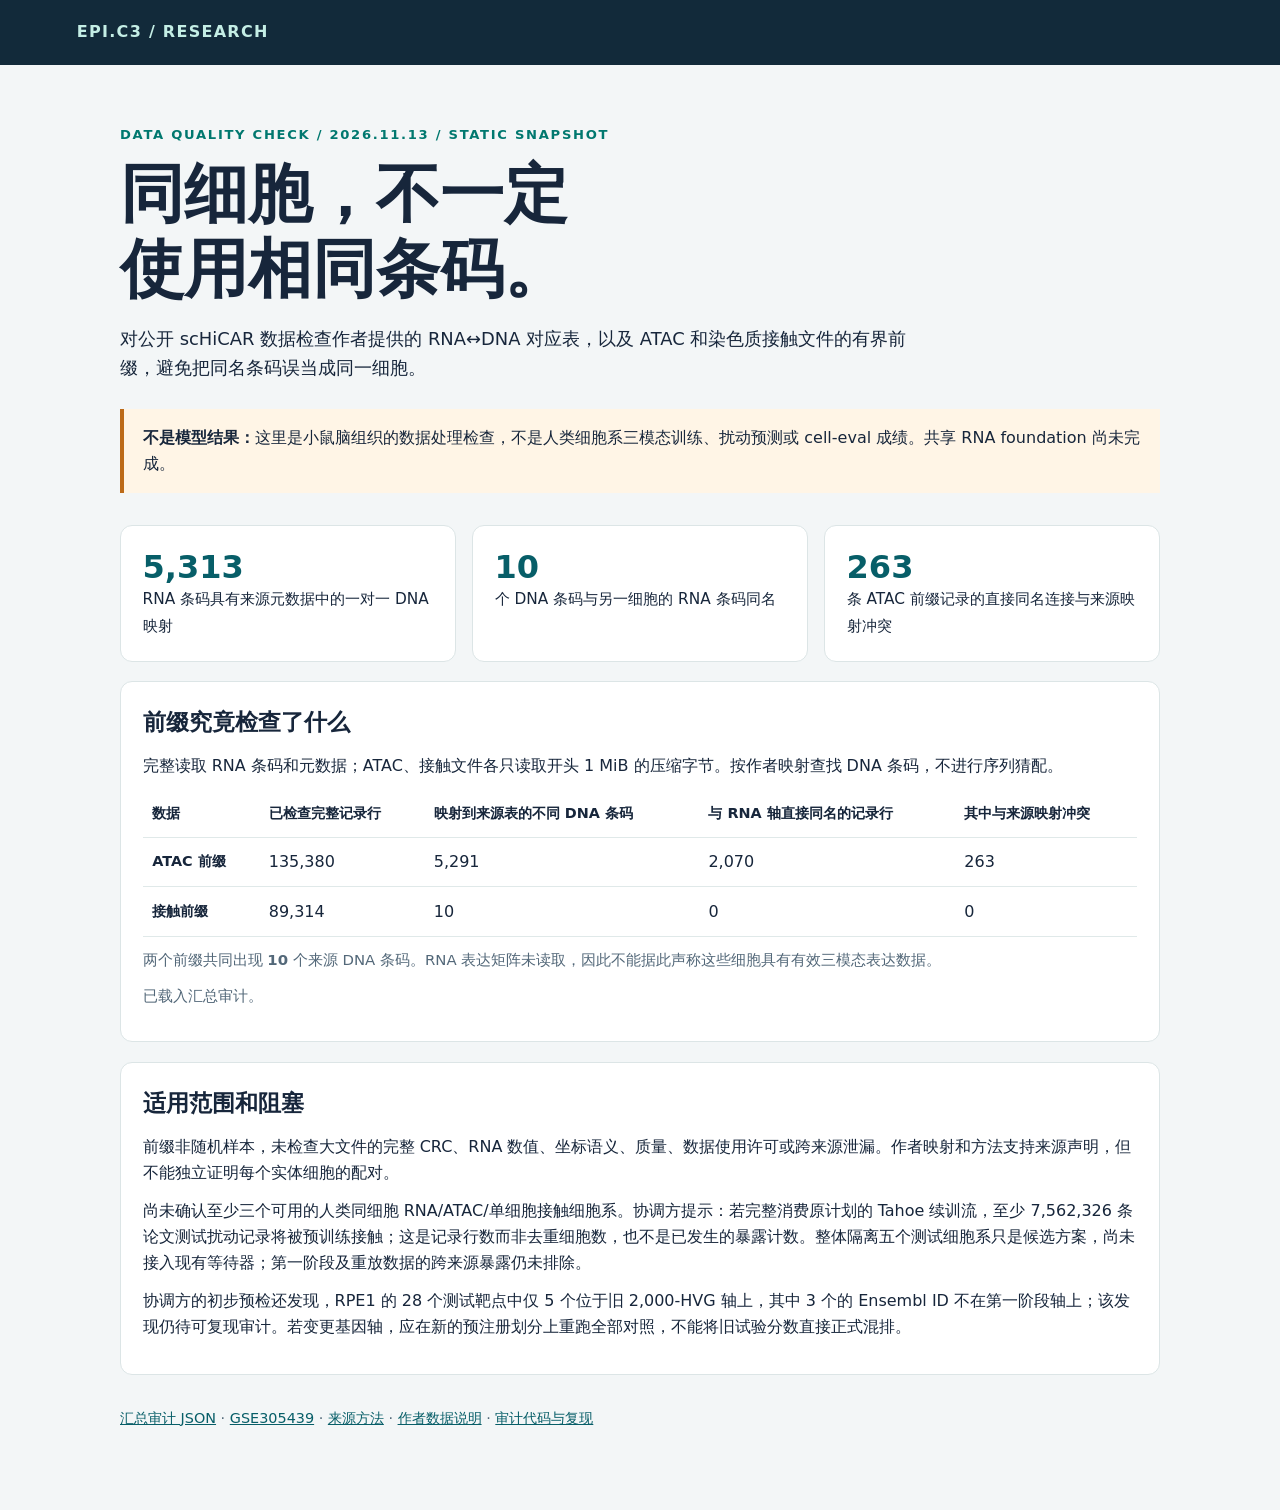
==== docs/trimodal/2026-11-13-data-qa-v1/index.html @ f01d080e "Add source-mapped tri-modal data QA Co-authored-by: Copilot App <223556219+Copilot@users.noreply.git" ====
<!doctype html>
<html lang="zh-CN">
<head>
  <meta charset="utf-8">
  <meta name="viewport" content="width=device-width, initial-scale=1">
  <meta name="description" content="公开 scHiCAR 小鼠脑组织数据的配对条码与文件前缀质量检查，不是模型成绩。">
  <title>Epi-C3 | 同细胞配对数据检查</title>
  <style>
    :root { color-scheme: light; font-family: system-ui, sans-serif; color: #17263b; background: #f3f6f7; }
    * { box-sizing: border-box; }
    body { margin: 0; line-height: 1.65; }
    a { color: #075e68; }
    header { background: #122a3a; color: #fff; padding: 1.2rem max(6vw, 1.25rem); }
    header a { color: #c4eee5; font-weight: 700; text-decoration: none; letter-spacing: .08em; }
    main { max-width: 1080px; margin: auto; padding: 3rem 1.25rem 5rem; }
    .eyebrow { color: #00786f; font-size: .82rem; font-weight: 750; letter-spacing: .13em; }
    h1 { max-width: 800px; margin: .4rem 0 1rem; font-size: clamp(2.15rem, 5vw, 4rem); line-height: 1.18; }
    h2 { margin: 0 0 .7rem; font-size: 1.45rem; }
    p { margin: .7rem 0; }
    .lead { max-width: 790px; font-size: 1.12rem; }
    .notice { margin: 1.6rem 0 2rem; padding: 1rem 1.2rem; border-left: 4px solid #bc6a18; background: #fff5e6; }
    .cards { display: grid; grid-template-columns: repeat(3, 1fr); gap: 1rem; }
    .card, section.panel { background: white; border: 1px solid #dce5e6; border-radius: 12px; padding: 1.35rem; }
    .card strong { display: block; color: #075e68; font-size: 2rem; line-height: 1.2; }
    .card span { font-size: .96rem; }
    section.panel { margin-top: 1.2rem; }
    .table-wrap { overflow-x: auto; }
    table { width: 100%; border-collapse: collapse; text-align: left; }
    th, td { padding: .7rem .6rem; border-bottom: 1px solid #e0e9e9; }
    th { font-size: .9rem; }
    .muted { color: #536879; font-size: .93rem; }
    .error { color: #a63224; font-weight: 650; }
    footer { margin-top: 2rem; color: #536879; font-size: .9rem; }
    @media (max-width: 680px) { .cards { grid-template-columns: 1fr; } main { padding-top: 2rem; } }
  </style>
  <script defer>
    async function loadAudit() {
      try {
        const response = await fetch("audit.json");
        if (!response.ok) throw new Error("HTTP " + response.status);
        const audit = await response.json();
        if (audit.format !== "epi-c3-schicar-source-prefix-qa-v1" ||
            audit.model_result !== false || audit.final_human_cell_line_training_ready !== false) {
          throw new Error("审计文件格式或范围不匹配");
        }
        for (const element of document.querySelectorAll("[data-value]")) {
          const value = element.dataset.value.split(".").reduce((item, key) => item?.[key], audit);
          if (!Number.isSafeInteger(value) || value < 0) throw new Error("审计数值缺失");
          element.textContent = value.toLocaleString("zh-CN");
        }
        document.getElementById("load-status").textContent = "已载入汇总审计。";
      } catch (error) {
        document.getElementById("load-status").textContent = "汇总数据载入失败，请打开下方 JSON 查看。";
        document.getElementById("load-status").className = "error";
        console.error(error);
      }
    }
    document.addEventListener("DOMContentLoaded", loadAudit);
  </script>
</head>
<body>
  <header><a href="../../">EPI.C3 / RESEARCH</a></header>
  <main>
    <p class="eyebrow">DATA QUALITY CHECK / 2026.11.13 / STATIC SNAPSHOT</p>
    <h1>同细胞，不一定<br>使用相同条码。</h1>
    <p class="lead">对公开 scHiCAR 数据检查作者提供的 RNA↔DNA 对应表，以及 ATAC 和染色质接触文件的有界前缀，避免把同名条码误当成同一细胞。</p>
    <div class="notice"><strong>不是模型结果：</strong>这里是小鼠脑组织的数据处理检查，不是人类细胞系三模态训练、扰动预测或 cell-eval 成绩。共享 RNA foundation 尚未完成。</div>
    <div class="cards">
      <article class="card"><strong data-value="source_pairing_map.rna_axis_cells">—</strong><span>RNA 条码具有来源元数据中的一对一 DNA 映射</span></article>
      <article class="card"><strong data-value="source_pairing_map.dna_barcodes_equal_to_another_cells_rna_barcode">—</strong><span>个 DNA 条码与另一细胞的 RNA 条码同名</span></article>
      <article class="card"><strong data-value="assay_prefixes.atac.direct_rna_matches_conflicting_with_source_map">—</strong><span>条 ATAC 前缀记录的直接同名连接与来源映射冲突</span></article>
    </div>
    <section class="panel">
      <h2>前缀究竟检查了什么</h2>
      <p>完整读取 RNA 条码和元数据；ATAC、接触文件各只读取开头 1 MiB 的压缩字节。按作者映射查找 DNA 条码，不进行序列猜配。</p>
      <div class="table-wrap">
        <table>
          <thead><tr><th scope="col">数据</th><th scope="col">已检查完整记录行</th><th scope="col">映射到来源表的不同 DNA 条码</th><th scope="col">与 RNA 轴直接同名的记录行</th><th scope="col">其中与来源映射冲突</th></tr></thead>
          <tbody>
            <tr><th scope="row">ATAC 前缀</th><td data-value="assay_prefixes.atac.complete_rows_examined">—</td><td data-value="assay_prefixes.atac.unique_mapped_dna_barcodes">—</td><td data-value="assay_prefixes.atac.rows_matching_rna_axis_directly">—</td><td data-value="assay_prefixes.atac.direct_rna_matches_conflicting_with_source_map">—</td></tr>
            <tr><th scope="row">接触前缀</th><td data-value="assay_prefixes.contacts.complete_rows_examined">—</td><td data-value="assay_prefixes.contacts.unique_mapped_dna_barcodes">—</td><td data-value="assay_prefixes.contacts.rows_matching_rna_axis_directly">—</td><td data-value="assay_prefixes.contacts.direct_rna_matches_conflicting_with_source_map">—</td></tr>
          </tbody>
        </table>
      </div>
      <p class="muted">两个前缀共同出现 <strong data-value="mapped_dna_cells_seen_in_both_assay_prefixes">—</strong> 个来源 DNA 条码。RNA 表达矩阵未读取，因此不能据此声称这些细胞具有有效三模态表达数据。</p>
      <p id="load-status" class="muted" role="status">正在读取汇总审计。</p>
      <noscript><p>此页面需要 JavaScript 显示汇总数字；可直接查看下方 JSON。</p></noscript>
    </section>
    <section class="panel">
      <h2>适用范围和阻塞</h2>
      <p>前缀非随机样本，未检查大文件的完整 CRC、RNA 数值、坐标语义、质量、数据使用许可或跨来源泄漏。作者映射和方法支持来源声明，但不能独立证明每个实体细胞的配对。</p>
      <p>尚未确认至少三个可用的人类同细胞 RNA/ATAC/单细胞接触细胞系。协调方提示：若完整消费原计划的 Tahoe 续训流，至少 7,562,326 条论文测试扰动记录将被预训练接触；这是记录行数而非去重细胞数，也不是已发生的暴露计数。整体隔离五个测试细胞系只是候选方案，尚未接入现有等待器；第一阶段及重放数据的跨来源暴露仍未排除。</p>
      <p>协调方的初步预检还发现，RPE1 的 28 个测试靶点中仅 5 个位于旧 2,000-HVG 轴上，其中 3 个的 Ensembl ID 不在第一阶段轴上；该发现仍待可复现审计。若变更基因轴，应在新的预注册划分上重跑全部对照，不能将旧试验分数直接正式混排。</p>
    </section>
    <footer>
      <a href="audit.json">汇总审计 JSON</a> ·
      <a href="https://www.ncbi.nlm.nih.gov/geo/query/acc.cgi?acc=GSE305439">GSE305439</a> ·
      <a href="https://www.ncbi.nlm.nih.gov/geo/query/acc.cgi?acc=GSM9177145">来源方法</a> ·
      <a href="https://github.com/DiaoLab/scHiCAR/blob/2ece10efca321d73e21046e9c8426c0b2d3c1f3e/GEO_datasets.md">作者数据说明</a> ·
      <a href="https://github.com/kainblue100/Epi-C3/tree/main/releases/2026-11-13-trimodal-data-qa-v1">审计代码与复现</a>
    </footer>
  </main>
</body>
</html>
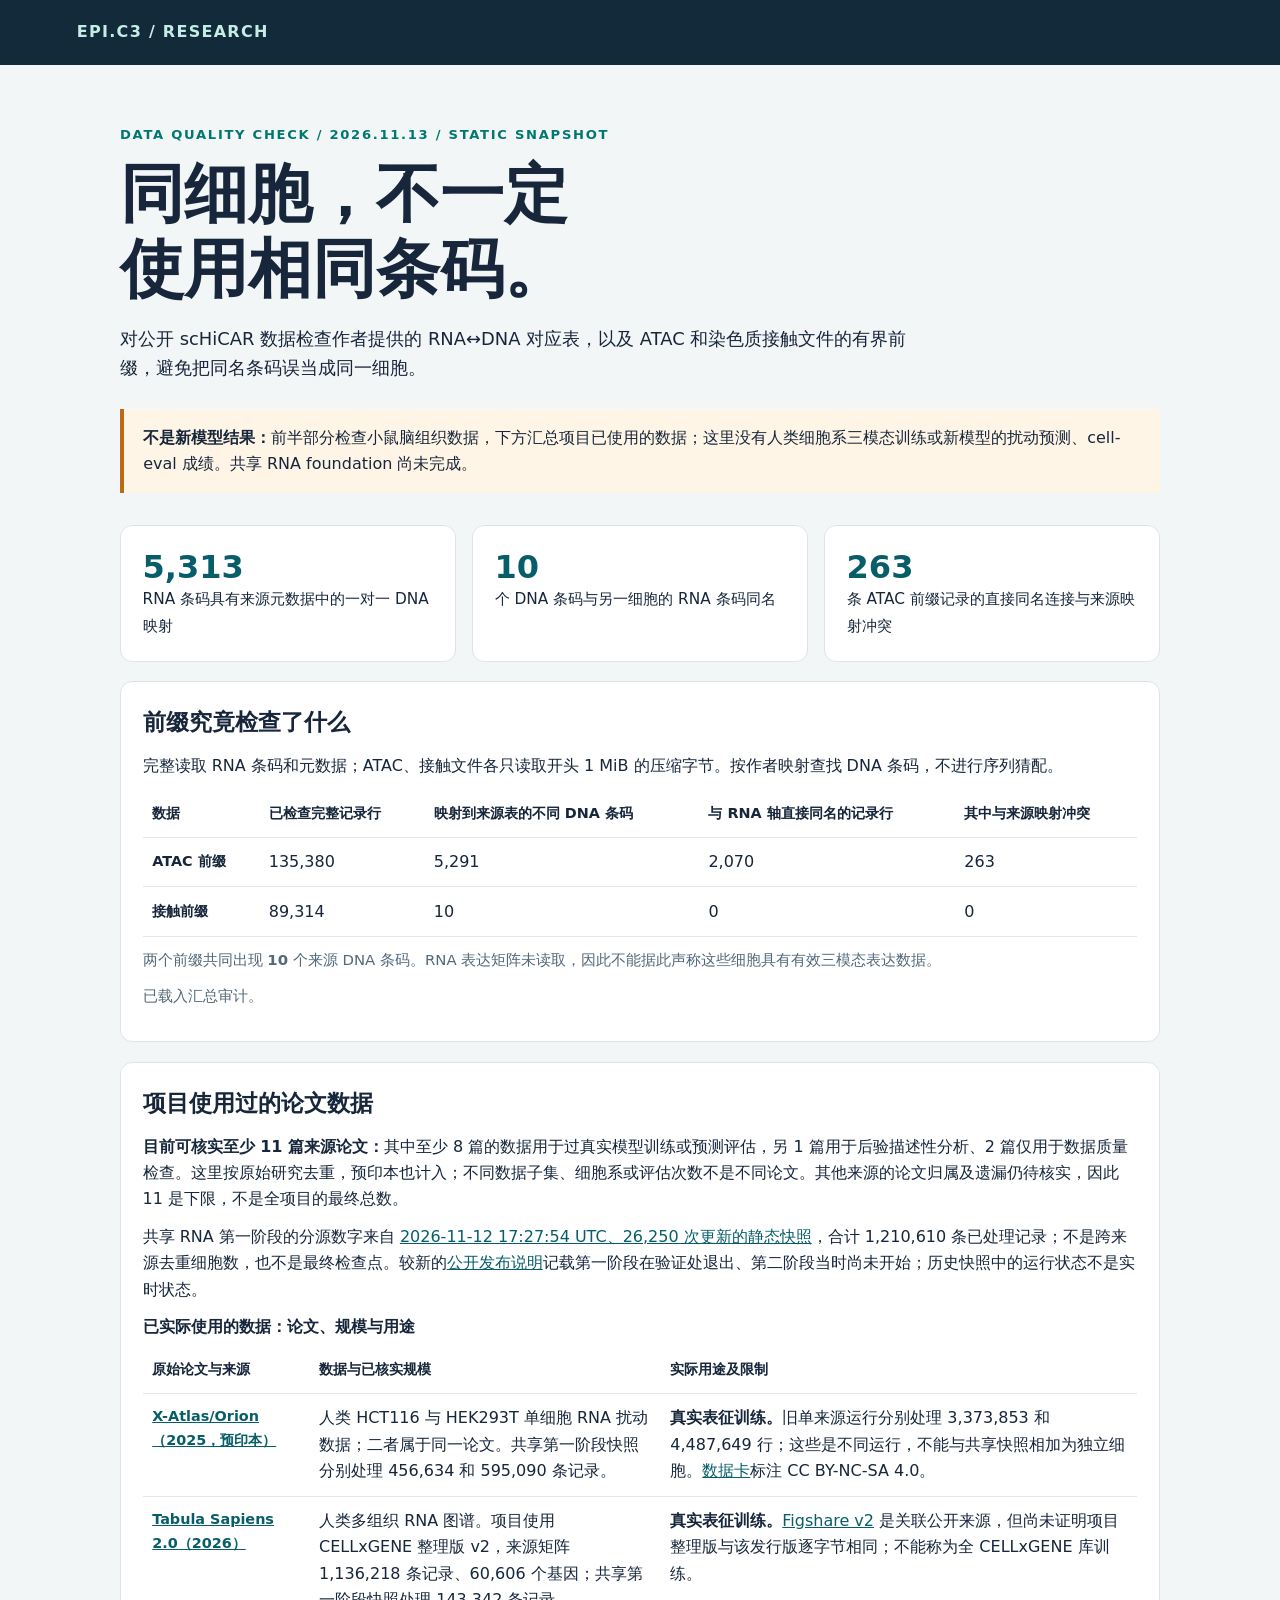
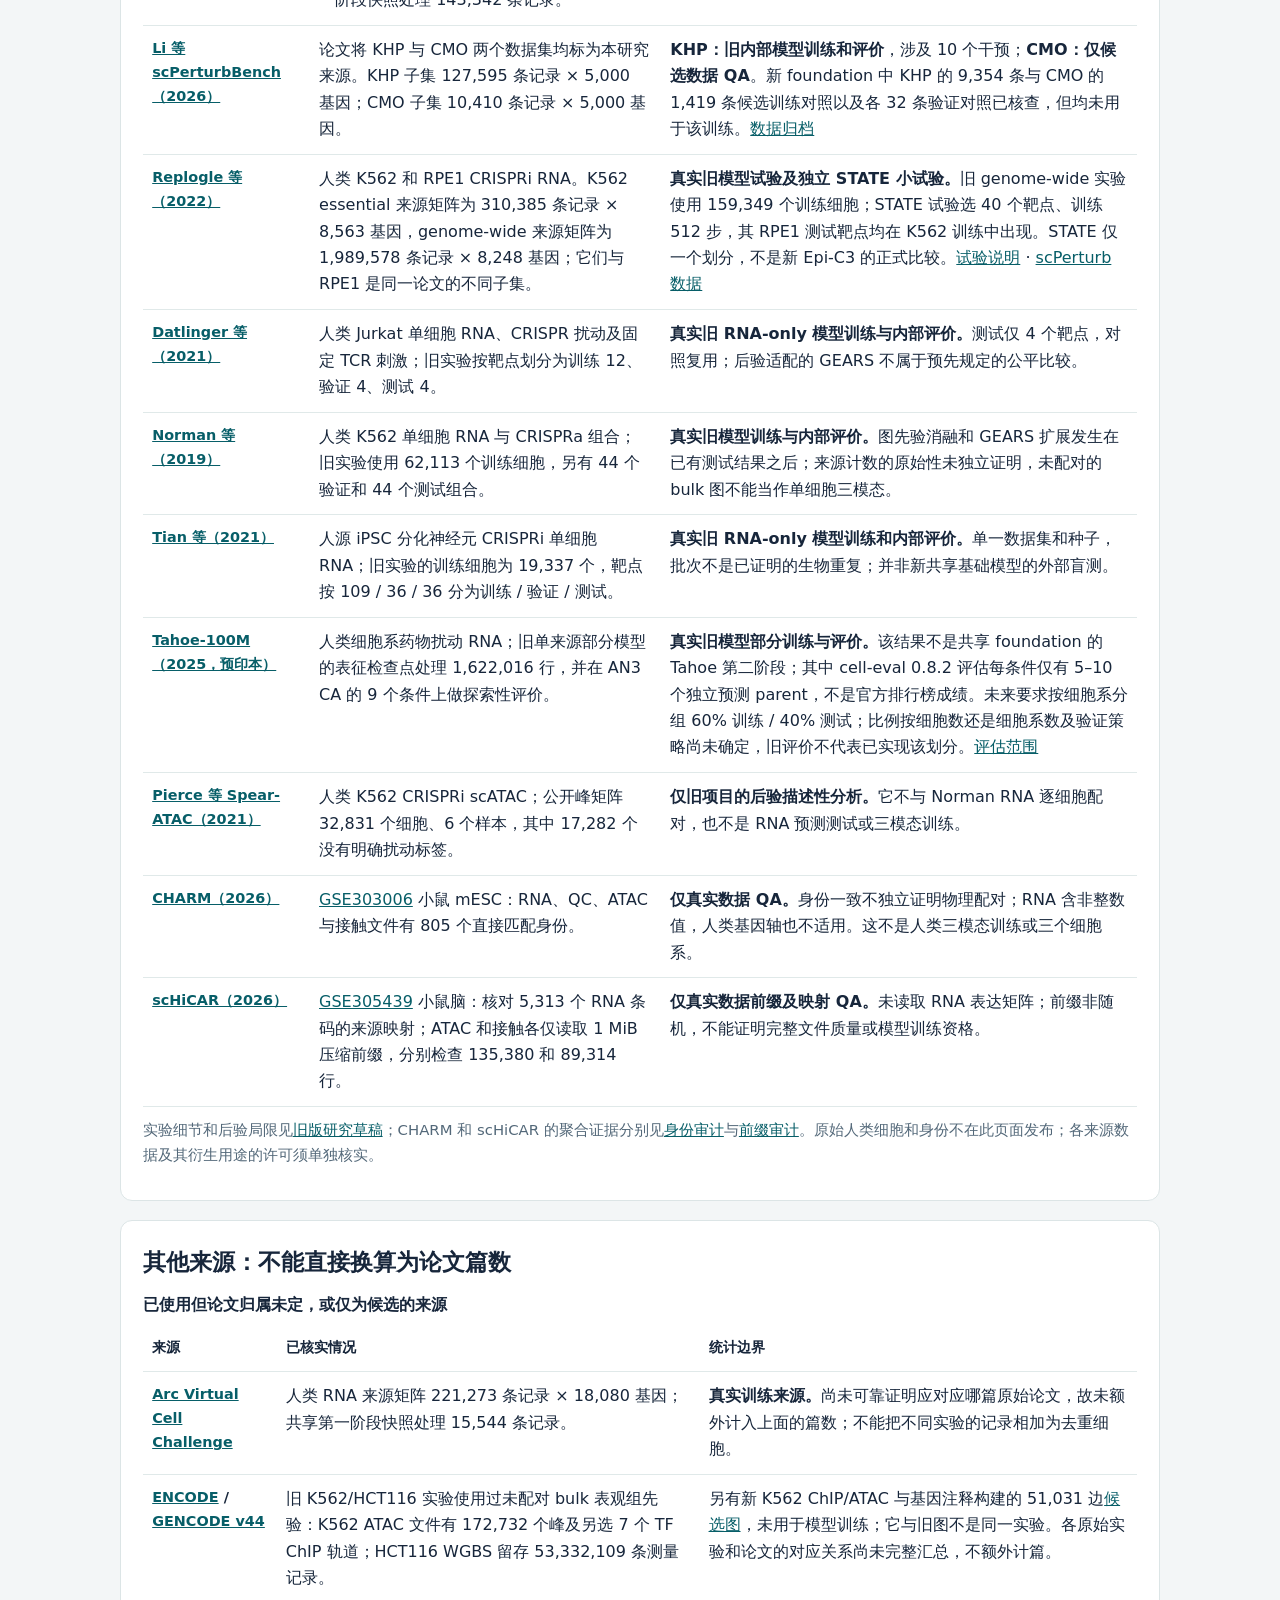
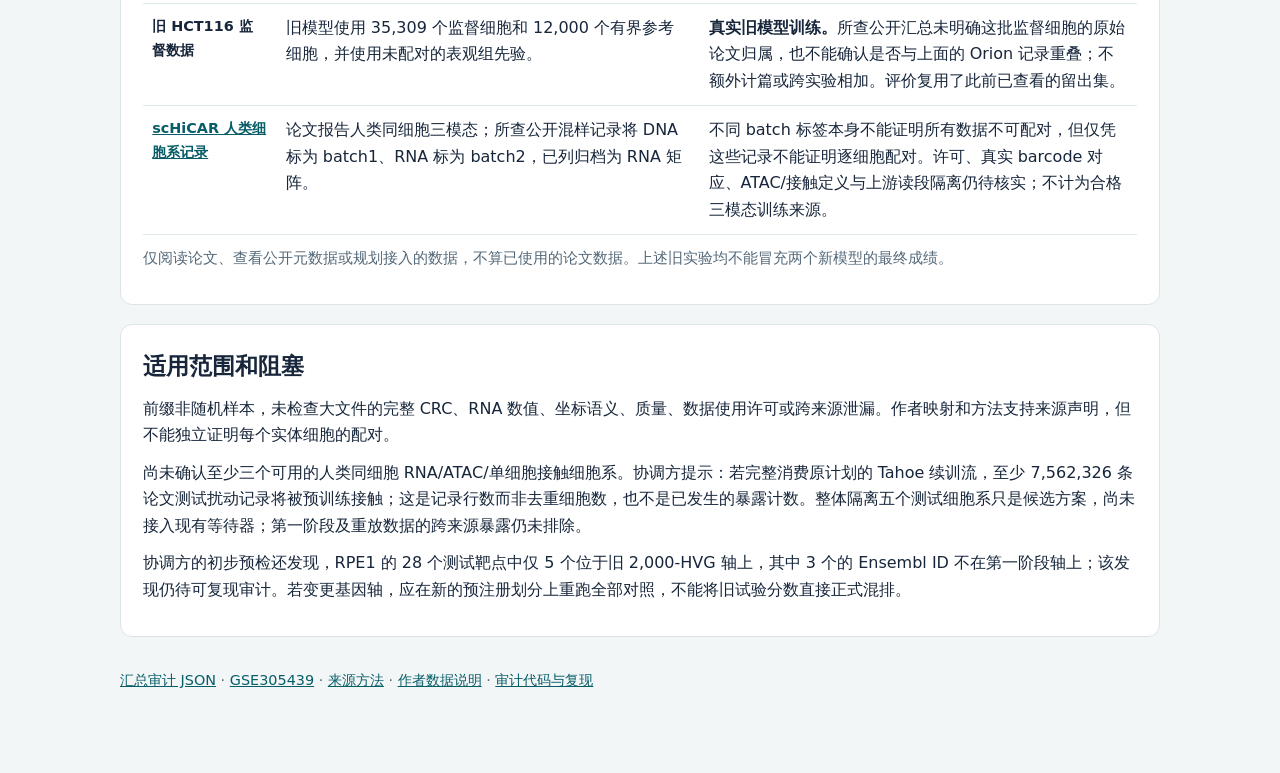
==== commit 5e910e4a: "Document research data sources Co-authored-by: Copilot App <223556219+Copilot@users.noreply.github.c" ====
--- a/docs/trimodal/2026-11-13-data-qa-v1/index.html
+++ b/docs/trimodal/2026-11-13-data-qa-v1/index.html
@@ -3,8 +3,8 @@
 <head>
   <meta charset="utf-8">
   <meta name="viewport" content="width=device-width, initial-scale=1">
-  <meta name="description" content="公开 scHiCAR 小鼠脑组织数据的配对条码与文件前缀质量检查，不是模型成绩。">
-  <title>Epi-C3 | 同细胞配对数据检查</title>
+  <meta name="description" content="scHiCAR 配对数据检查和项目论文数据来源统计，区分旧实验、数据核查及模型状态。">
+  <title>Epi-C3 | 同细胞数据检查与来源统计</title>
   <style>
     :root { color-scheme: light; font-family: system-ui, sans-serif; color: #17263b; background: #f3f6f7; }
     * { box-sizing: border-box; }
@@ -28,6 +28,9 @@
     table { width: 100%; border-collapse: collapse; text-align: left; }
     th, td { padding: .7rem .6rem; border-bottom: 1px solid #e0e9e9; }
     th { font-size: .9rem; }
+    .source-table { min-width: 760px; }
+    .source-table th, .source-table td { vertical-align: top; }
+    .source-table caption { text-align: left; font-weight: 700; margin-bottom: .4rem; }
     .muted { color: #536879; font-size: .93rem; }
     .error { color: #a63224; font-weight: 650; }
     footer { margin-top: 2rem; color: #536879; font-size: .9rem; }
@@ -64,7 +67,7 @@
     <p class="eyebrow">DATA QUALITY CHECK / 2026.11.13 / STATIC SNAPSHOT</p>
     <h1>同细胞，不一定<br>使用相同条码。</h1>
     <p class="lead">对公开 scHiCAR 数据检查作者提供的 RNA↔DNA 对应表，以及 ATAC 和染色质接触文件的有界前缀，避免把同名条码误当成同一细胞。</p>
-    <div class="notice"><strong>不是模型结果：</strong>这里是小鼠脑组织的数据处理检查，不是人类细胞系三模态训练、扰动预测或 cell-eval 成绩。共享 RNA foundation 尚未完成。</div>
+    <div class="notice"><strong>不是新模型结果：</strong>前半部分检查小鼠脑组织数据，下方汇总项目已使用的数据；这里没有人类细胞系三模态训练或新模型的扰动预测、cell-eval 成绩。共享 RNA foundation 尚未完成。</div>
     <div class="cards">
       <article class="card"><strong data-value="source_pairing_map.rna_axis_cells">—</strong><span>RNA 条码具有来源元数据中的一对一 DNA 映射</span></article>
       <article class="card"><strong data-value="source_pairing_map.dna_barcodes_equal_to_another_cells_rna_barcode">—</strong><span>个 DNA 条码与另一细胞的 RNA 条码同名</span></article>
@@ -86,6 +89,107 @@
       <p id="load-status" class="muted" role="status">正在读取汇总审计。</p>
       <noscript><p>此页面需要 JavaScript 显示汇总数字；可直接查看下方 JSON。</p></noscript>
     </section>
+    <section class="panel" id="research-data-inventory">
+      <h2>项目使用过的论文数据</h2>
+      <p><strong>目前可核实至少 11 篇来源论文：</strong>其中至少 8 篇的数据用于过真实模型训练或预测评估，另 1 篇用于后验描述性分析、2 篇仅用于数据质量检查。这里按原始研究去重，预印本也计入；不同数据子集、细胞系或评估次数不是不同论文。其他来源的论文归属及遗漏仍待核实，因此 11 是下限，不是全项目的最终总数。</p>
+      <p>共享 RNA 第一阶段的分源数字来自 <a href="../../dashboard/2026-11-12-v22/evidence/foundation-and-grn-v1/foundation-state.json">2026-11-12 17:27:54 UTC、26,250 次更新的静态快照</a>，合计 1,210,610 条已处理记录；不是跨来源去重细胞数，也不是最终检查点。较新的<a href="https://github.com/kainblue100/Epi-C3/tree/main/releases/2026-11-13-grn-encode-v1">公开发布说明</a>记载第一阶段在验证处退出、第二阶段当时尚未开始；历史快照中的运行状态不是实时状态。</p>
+      <div class="table-wrap">
+        <table class="source-table">
+          <caption>已实际使用的数据：论文、规模与用途</caption>
+          <thead><tr><th scope="col">原始论文与来源</th><th scope="col">数据与已核实规模</th><th scope="col">实际用途及限制</th></tr></thead>
+          <tbody>
+            <tr>
+              <th scope="row"><a href="https://doi.org/10.1101/2025.06.11.659105">X-Atlas/Orion（2025，预印本）</a></th>
+              <td>人类 HCT116 与 HEK293T 单细胞 RNA 扰动数据；二者属于同一论文。共享第一阶段快照分别处理 456,634 和 595,090 条记录。</td>
+              <td><strong>真实表征训练。</strong>旧单来源运行分别处理 3,373,853 和 4,487,649 行；这些是不同运行，不能与共享快照相加为独立细胞。<a href="https://huggingface.co/datasets/Xaira-Therapeutics/X-Atlas-Orion">数据卡</a>标注 CC BY-NC-SA 4.0。</td>
+            </tr>
+            <tr>
+              <th scope="row"><a href="https://doi.org/10.1016/j.cell.2026.08.010">Tabula Sapiens 2.0（2026）</a></th>
+              <td>人类多组织 RNA 图谱。项目使用 CELLxGENE 整理版 v2，来源矩阵 1,136,218 条记录、60,606 个基因；共享第一阶段快照处理 143,342 条记录。</td>
+              <td><strong>真实表征训练。</strong><a href="https://doi.org/10.6084/m9.figshare.27921984.v1">Figshare v2</a> 是关联公开来源，但尚未证明项目整理版与该发行版逐字节相同；不能称为全 CELLxGENE 库训练。</td>
+            </tr>
+            <tr>
+              <th scope="row"><a href="https://doi.org/10.1126/sciadv.aed3414">Li 等 scPerturbBench（2026）</a></th>
+              <td>论文将 KHP 与 CMO 两个数据集均标为本研究来源。KHP 子集 127,595 条记录 × 5,000 基因；CMO 子集 10,410 条记录 × 5,000 基因。</td>
+              <td><strong>KHP：旧内部模型训练和评价</strong>，涉及 10 个干预；<strong>CMO：仅候选数据 QA</strong>。新 foundation 中 KHP 的 9,354 条与 CMO 的 1,419 条候选训练对照以及各 32 条验证对照已核查，但均未用于该训练。<a href="https://doi.org/10.5281/zenodo.20823660">数据归档</a></td>
+            </tr>
+            <tr>
+              <th scope="row"><a href="https://doi.org/10.1016/j.cell.2022.05.013">Replogle 等（2022）</a></th>
+              <td>人类 K562 和 RPE1 CRISPRi RNA。K562 essential 来源矩阵为 310,385 条记录 × 8,563 基因，genome-wide 来源矩阵为 1,989,578 条记录 × 8,248 基因；它们与 RPE1 是同一论文的不同子集。</td>
+              <td><strong>真实旧模型试验及独立 STATE 小试验。</strong>旧 genome-wide 实验使用 159,349 个训练细胞；STATE 试验选 40 个靶点、训练 512 步，其 RPE1 测试靶点均在 K562 训练中出现。STATE 仅一个划分，不是新 Epi-C3 的正式比较。<a href="https://github.com/kainblue100/Epi-C3/tree/main/releases/2026-11-13-state-pilot-v1">试验说明</a> · <a href="https://doi.org/10.5281/zenodo.7041849">scPerturb 数据</a></td>
+            </tr>
+            <tr>
+              <th scope="row"><a href="https://doi.org/10.1038/s41592-021-01153-z">Datlinger 等（2021）</a></th>
+              <td>人类 Jurkat 单细胞 RNA、CRISPR 扰动及固定 TCR 刺激；旧实验按靶点划分为训练 12、验证 4、测试 4。</td>
+              <td><strong>真实旧 RNA-only 模型训练与内部评价。</strong>测试仅 4 个靶点，对照复用；后验适配的 GEARS 不属于预先规定的公平比较。</td>
+            </tr>
+            <tr>
+              <th scope="row"><a href="https://doi.org/10.1126/science.aax4438">Norman 等（2019）</a></th>
+              <td>人类 K562 单细胞 RNA 与 CRISPRa 组合；旧实验使用 62,113 个训练细胞，另有 44 个验证和 44 个测试组合。</td>
+              <td><strong>真实旧模型训练与内部评价。</strong>图先验消融和 GEARS 扩展发生在已有测试结果之后；来源计数的原始性未独立证明，未配对的 bulk 图不能当作单细胞三模态。</td>
+            </tr>
+            <tr>
+              <th scope="row"><a href="https://doi.org/10.1038/s41593-021-00862-0">Tian 等（2021）</a></th>
+              <td>人源 iPSC 分化神经元 CRISPRi 单细胞 RNA；旧实验的训练细胞为 19,337 个，靶点按 109 / 36 / 36 分为训练 / 验证 / 测试。</td>
+              <td><strong>真实旧 RNA-only 模型训练和内部评价。</strong>单一数据集和种子，批次不是已证明的生物重复；并非新共享基础模型的外部盲测。</td>
+            </tr>
+            <tr>
+              <th scope="row"><a href="https://doi.org/10.1101/2025.02.20.639398">Tahoe-100M（2025，预印本）</a></th>
+              <td>人类细胞系药物扰动 RNA；旧单来源部分模型的表征检查点处理 1,622,016 行，并在 AN3 CA 的 9 个条件上做探索性评价。</td>
+              <td><strong>真实旧模型部分训练与评价。</strong>该结果不是共享 foundation 的 Tahoe 第二阶段；其中 cell-eval 0.8.2 评估每条件仅有 5–10 个独立预测 parent，不是官方排行榜成绩。未来要求按细胞系分组 60% 训练 / 40% 测试；比例按细胞数还是细胞系数及验证策略尚未确定，旧评价不代表已实现该划分。<a href="../../dashboard/2026-11-12-v22/evidence/foundation-and-grn-v1/cell-eval-summary.json">评估范围</a></td>
+            </tr>
+            <tr>
+              <th scope="row"><a href="https://doi.org/10.1038/s41467-021-23213-w">Pierce 等 Spear-ATAC（2021）</a></th>
+              <td>人类 K562 CRISPRi scATAC；公开峰矩阵 32,831 个细胞、6 个样本，其中 17,282 个没有明确扰动标签。</td>
+              <td><strong>仅旧项目的后验描述性分析。</strong>它不与 Norman RNA 逐细胞配对，也不是 RNA 预测测试或三模态训练。</td>
+            </tr>
+            <tr>
+              <th scope="row"><a href="https://doi.org/10.1038/s41586-026-10322-z">CHARM（2026）</a></th>
+              <td><a href="https://www.ncbi.nlm.nih.gov/geo/query/acc.cgi?acc=GSE303006">GSE303006</a> 小鼠 mESC：RNA、QC、ATAC 与接触文件有 805 个直接匹配身份。</td>
+              <td><strong>仅真实数据 QA。</strong>身份一致不独立证明物理配对；RNA 含非整数值，人类基因轴也不适用。这不是人类三模态训练或三个细胞系。</td>
+            </tr>
+            <tr>
+              <th scope="row"><a href="https://doi.org/10.1038/s41587-026-03013-7">scHiCAR（2026）</a></th>
+              <td><a href="https://www.ncbi.nlm.nih.gov/geo/query/acc.cgi?acc=GSE305439">GSE305439</a> 小鼠脑：核对 5,313 个 RNA 条码的来源映射；ATAC 和接触各仅读取 1 MiB 压缩前缀，分别检查 135,380 和 89,314 行。</td>
+              <td><strong>仅真实数据前缀及映射 QA。</strong>未读取 RNA 表达矩阵；前缀非随机，不能证明完整文件质量或模型训练资格。</td>
+            </tr>
+          </tbody>
+        </table>
+      </div>
+      <p class="muted">实验细节和后验局限见<a href="https://github.com/kainblue100/Epi-C3/blob/main/docs/dashboard/2026-11-12-v22/manuscripts/epi-c3-manuscript-draft-v30.md">旧版研究草稿</a>；CHARM 和 scHiCAR 的聚合证据分别见<a href="../../dashboard/2026-11-12-v22/evidence/foundation-and-grn-v1/charm-mesc-trimodal-audit.json">身份审计</a>与<a href="audit.json">前缀审计</a>。原始人类细胞和身份不在此页面发布；各来源数据及其衍生用途的许可须单独核实。</p>
+    </section>
+    <section class="panel">
+      <h2>其他来源：不能直接换算为论文篇数</h2>
+      <div class="table-wrap">
+        <table class="source-table">
+          <caption>已使用但论文归属未定，或仅为候选的来源</caption>
+          <thead><tr><th scope="col">来源</th><th scope="col">已核实情况</th><th scope="col">统计边界</th></tr></thead>
+          <tbody>
+            <tr>
+              <th scope="row"><a href="https://huggingface.co/datasets/cyrilzakka/arc-institute-virtual-cell-dataset">Arc Virtual Cell Challenge</a></th>
+              <td>人类 RNA 来源矩阵 221,273 条记录 × 18,080 基因；共享第一阶段快照处理 15,544 条记录。</td>
+              <td><strong>真实训练来源。</strong>尚未可靠证明应对应哪篇原始论文，故未额外计入上面的篇数；不能把不同实验的记录相加为去重细胞。</td>
+            </tr>
+            <tr>
+              <th scope="row"><a href="https://www.encodeproject.org/">ENCODE</a> / <a href="https://www.gencodegenes.org/human/release_44.html">GENCODE v44</a></th>
+              <td>旧 K562/HCT116 实验使用过未配对 bulk 表观组先验：K562 ATAC 文件有 172,732 个峰及另选 7 个 TF ChIP 轨道；HCT116 WGBS 留存 53,332,109 条测量记录。</td>
+              <td>另有新 K562 ChIP/ATAC 与基因注释构建的 51,031 边<a href="https://github.com/kainblue100/Epi-C3/tree/main/releases/2026-11-13-grn-encode-v1">候选图</a>，未用于模型训练；它与旧图不是同一实验。各原始实验和论文的对应关系尚未完整汇总，不额外计篇。</td>
+            </tr>
+            <tr>
+              <th scope="row">旧 HCT116 监督数据</th>
+              <td>旧模型使用 35,309 个监督细胞和 12,000 个有界参考细胞，并使用未配对的表观组先验。</td>
+              <td><strong>真实旧模型训练。</strong>所查公开汇总未明确这批监督细胞的原始论文归属，也不能确认是否与上面的 Orion 记录重叠；不额外计篇或跨实验相加。评价复用了此前已查看的留出集。</td>
+            </tr>
+            <tr>
+              <th scope="row"><a href="https://www.ncbi.nlm.nih.gov/geo/query/acc.cgi?acc=GSE267117">scHiCAR 人类细胞系记录</a></th>
+              <td>论文报告人类同细胞三模态；所查公开混样记录将 DNA 标为 batch1、RNA 标为 batch2，已列归档为 RNA 矩阵。</td>
+              <td>不同 batch 标签本身不能证明所有数据不可配对，但仅凭这些记录不能证明逐细胞配对。许可、真实 barcode 对应、ATAC/接触定义与上游读段隔离仍待核实；不计为合格三模态训练来源。</td>
+            </tr>
+          </tbody>
+        </table>
+      </div>
+      <p class="muted">仅阅读论文、查看公开元数据或规划接入的数据，不算已使用的论文数据。上述旧实验均不能冒充两个新模型的最终成绩。</p>
+    </section>
     <section class="panel">
       <h2>适用范围和阻塞</h2>
       <p>前缀非随机样本，未检查大文件的完整 CRC、RNA 数值、坐标语义、质量、数据使用许可或跨来源泄漏。作者映射和方法支持来源声明，但不能独立证明每个实体细胞的配对。</p>
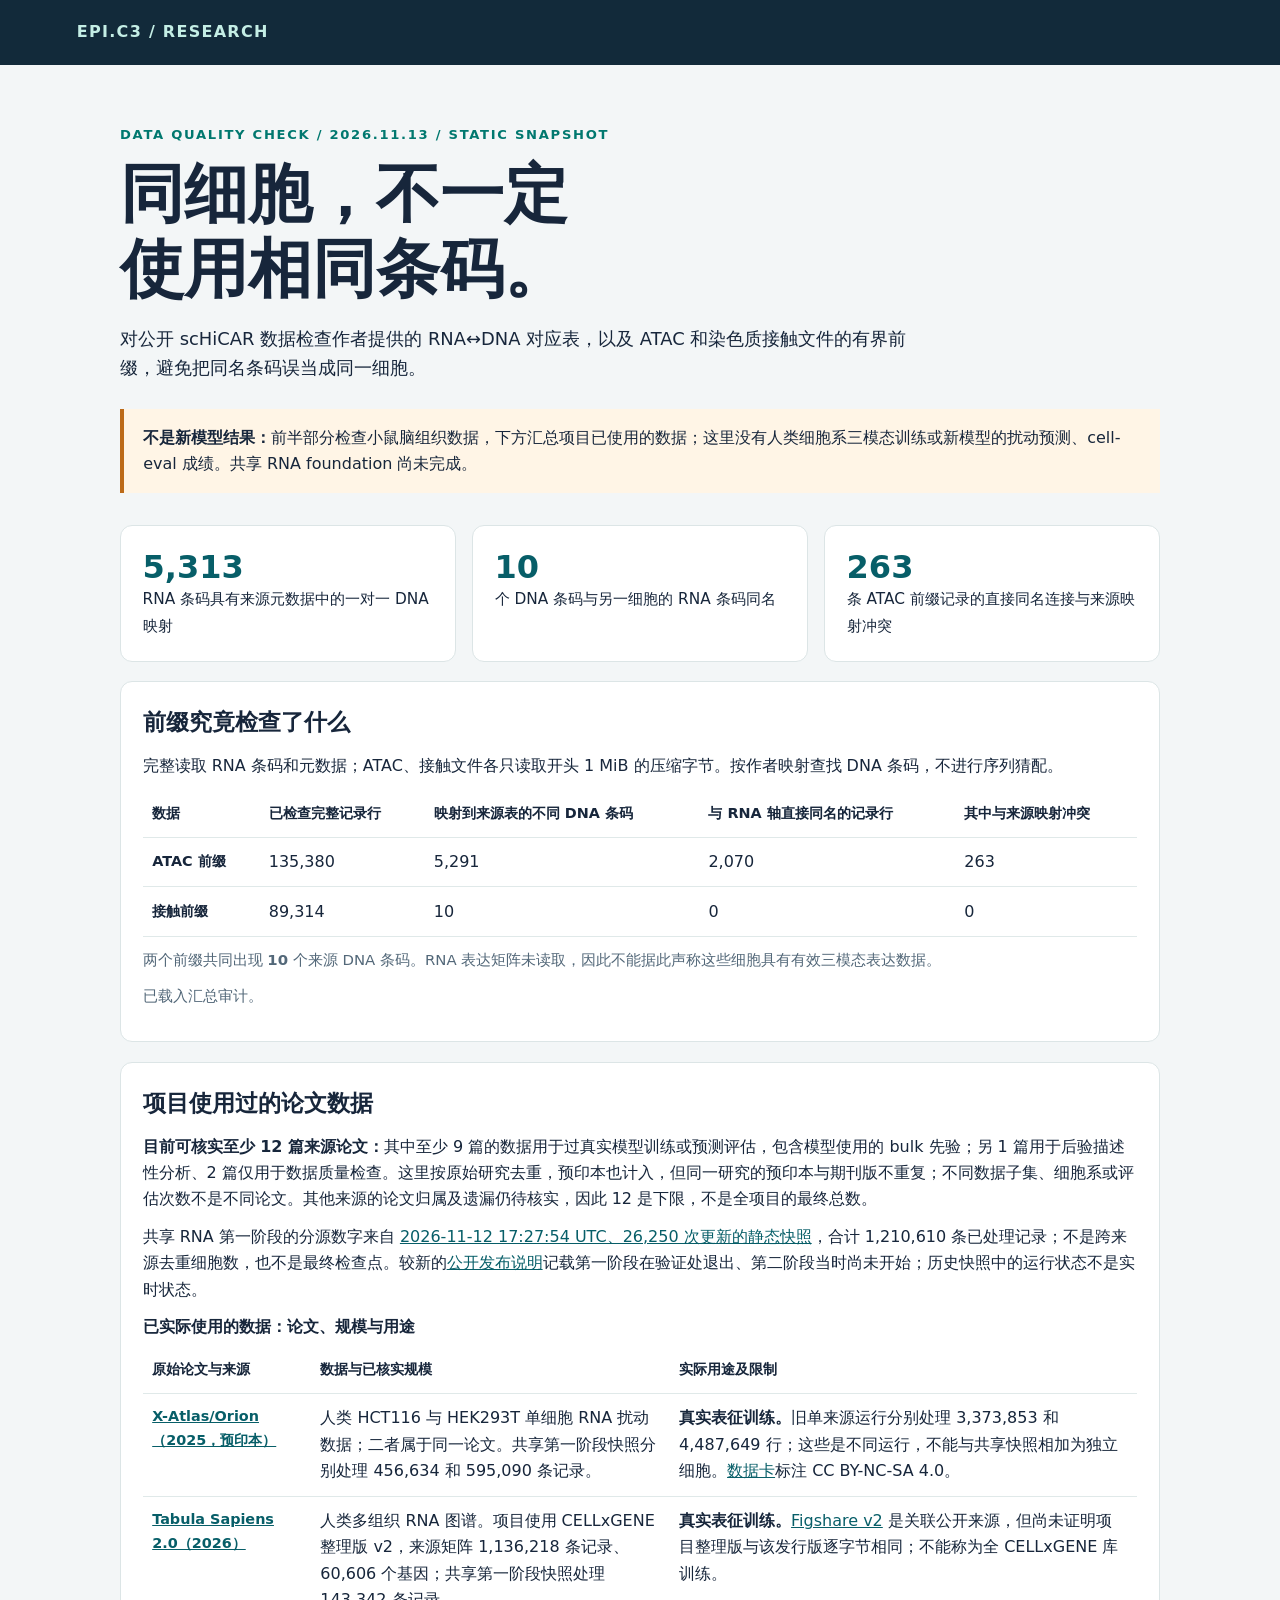
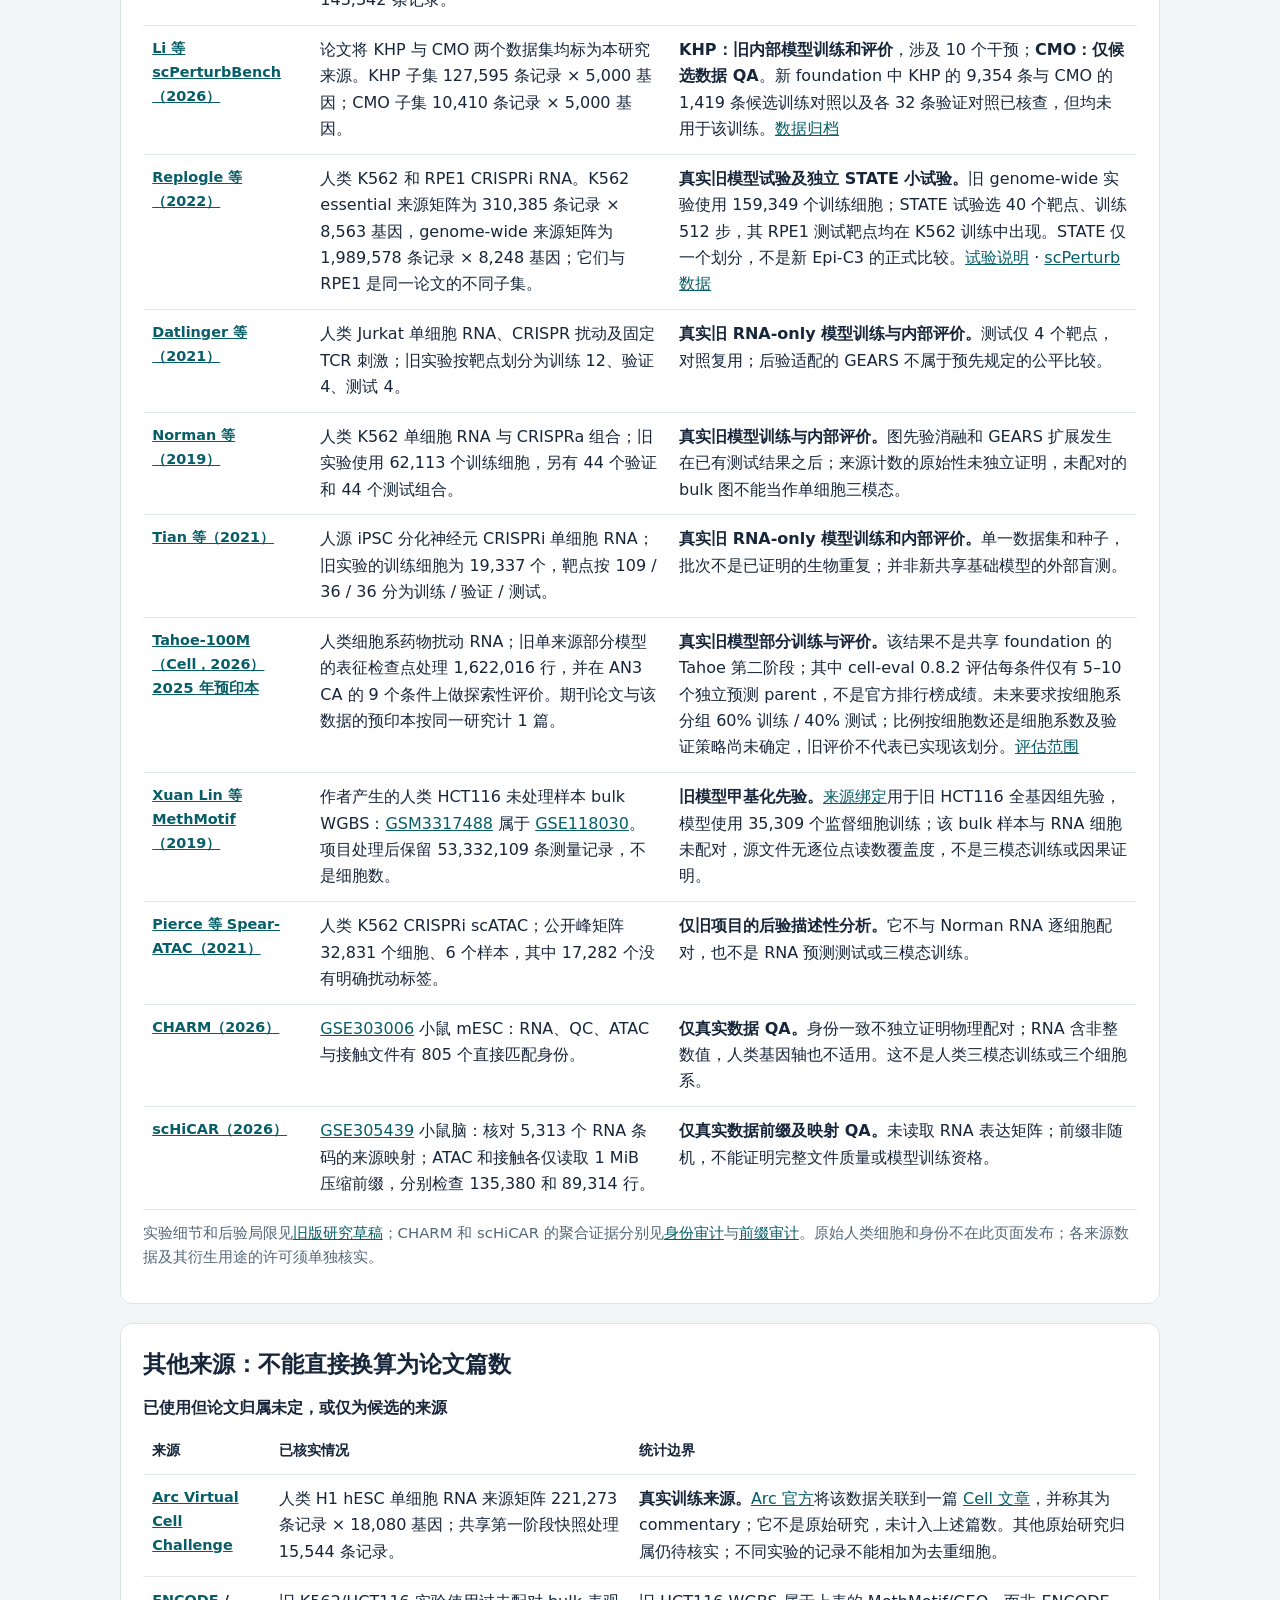
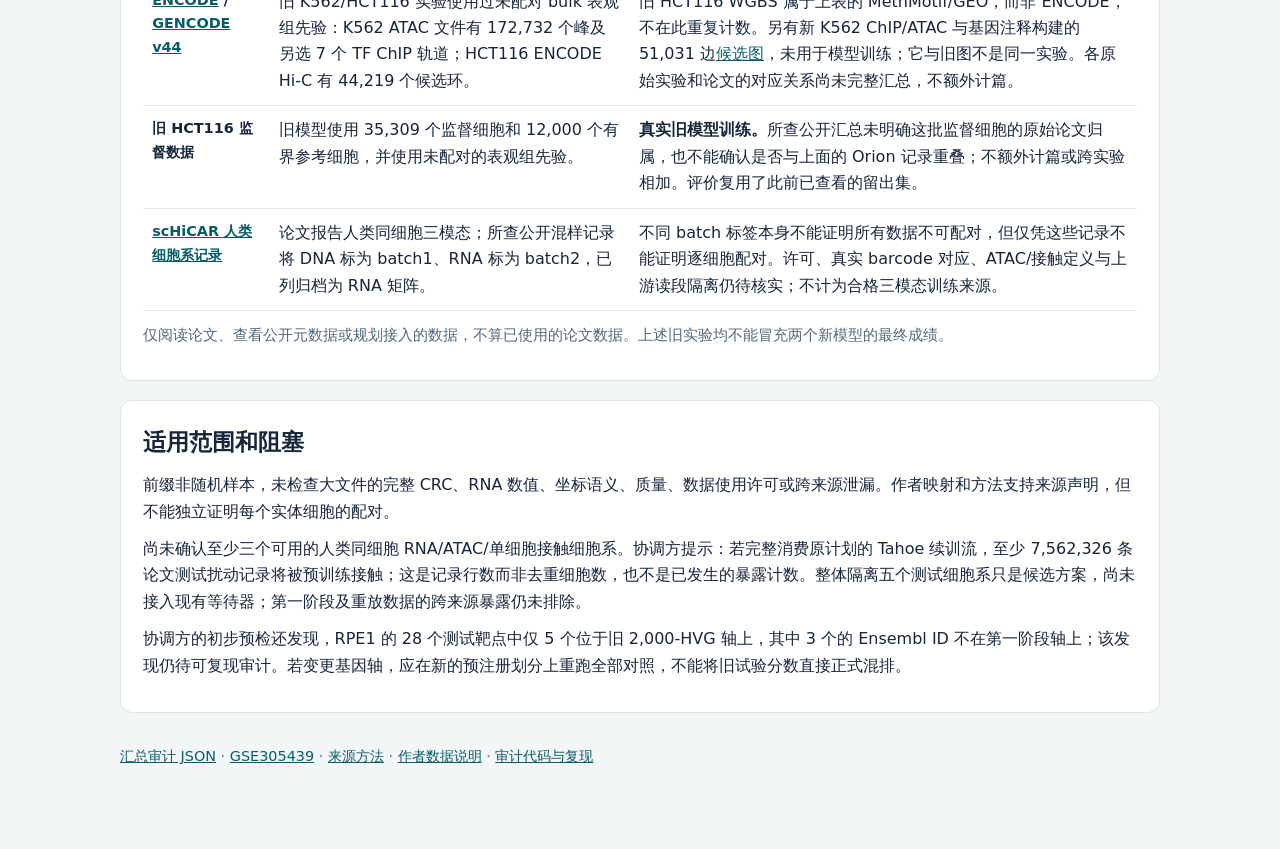
==== commit d2bf6231: "Correct research data provenance Co-authored-by: Copilot App <223556219+Copilot@users.noreply.github" ====
--- a/docs/trimodal/2026-11-13-data-qa-v1/index.html
+++ b/docs/trimodal/2026-11-13-data-qa-v1/index.html
@@ -91,7 +91,7 @@
     </section>
     <section class="panel" id="research-data-inventory">
       <h2>项目使用过的论文数据</h2>
-      <p><strong>目前可核实至少 11 篇来源论文：</strong>其中至少 8 篇的数据用于过真实模型训练或预测评估，另 1 篇用于后验描述性分析、2 篇仅用于数据质量检查。这里按原始研究去重，预印本也计入；不同数据子集、细胞系或评估次数不是不同论文。其他来源的论文归属及遗漏仍待核实，因此 11 是下限，不是全项目的最终总数。</p>
+      <p><strong>目前可核实至少 12 篇来源论文：</strong>其中至少 9 篇的数据用于过真实模型训练或预测评估，包含模型使用的 bulk 先验；另 1 篇用于后验描述性分析、2 篇仅用于数据质量检查。这里按原始研究去重，预印本也计入，但同一研究的预印本与期刊版不重复；不同数据子集、细胞系或评估次数不是不同论文。其他来源的论文归属及遗漏仍待核实，因此 12 是下限，不是全项目的最终总数。</p>
       <p>共享 RNA 第一阶段的分源数字来自 <a href="../../dashboard/2026-11-12-v22/evidence/foundation-and-grn-v1/foundation-state.json">2026-11-12 17:27:54 UTC、26,250 次更新的静态快照</a>，合计 1,210,610 条已处理记录；不是跨来源去重细胞数，也不是最终检查点。较新的<a href="https://github.com/kainblue100/Epi-C3/tree/main/releases/2026-11-13-grn-encode-v1">公开发布说明</a>记载第一阶段在验证处退出、第二阶段当时尚未开始；历史快照中的运行状态不是实时状态。</p>
       <div class="table-wrap">
         <table class="source-table">
@@ -134,9 +134,14 @@
               <td><strong>真实旧 RNA-only 模型训练和内部评价。</strong>单一数据集和种子，批次不是已证明的生物重复；并非新共享基础模型的外部盲测。</td>
             </tr>
             <tr>
-              <th scope="row"><a href="https://doi.org/10.1101/2025.02.20.639398">Tahoe-100M（2025，预印本）</a></th>
-              <td>人类细胞系药物扰动 RNA；旧单来源部分模型的表征检查点处理 1,622,016 行，并在 AN3 CA 的 9 个条件上做探索性评价。</td>
+              <th scope="row"><a href="https://doi.org/10.1016/j.cell.2026.08.035">Tahoe-100M（Cell，2026）</a><br><span class="muted"><a href="https://doi.org/10.1101/2025.02.20.639398">2025 年预印本</a></span></th>
+              <td>人类细胞系药物扰动 RNA；旧单来源部分模型的表征检查点处理 1,622,016 行，并在 AN3 CA 的 9 个条件上做探索性评价。期刊论文与该数据的预印本按同一研究计 1 篇。</td>
               <td><strong>真实旧模型部分训练与评价。</strong>该结果不是共享 foundation 的 Tahoe 第二阶段；其中 cell-eval 0.8.2 评估每条件仅有 5–10 个独立预测 parent，不是官方排行榜成绩。未来要求按细胞系分组 60% 训练 / 40% 测试；比例按细胞数还是细胞系数及验证策略尚未确定，旧评价不代表已实现该划分。<a href="../../dashboard/2026-11-12-v22/evidence/foundation-and-grn-v1/cell-eval-summary.json">评估范围</a></td>
+            </tr>
+            <tr>
+              <th scope="row"><a href="https://doi.org/10.1093/nar/gky1005">Xuan Lin 等 MethMotif（2019）</a></th>
+              <td>作者产生的人类 HCT116 未处理样本 bulk WGBS：<a href="https://www.ncbi.nlm.nih.gov/geo/query/acc.cgi?acc=GSM3317488">GSM3317488</a> 属于 <a href="https://www.ncbi.nlm.nih.gov/geo/query/acc.cgi?acc=GSE118030">GSE118030</a>。项目处理后保留 53,332,109 条测量记录，不是细胞数。</td>
+              <td><strong>旧模型甲基化先验。</strong><a href="https://github.com/kainblue100/Epi-C3/blob/main/scripts/make-hct116-matched-spec.py">来源绑定</a>用于旧 HCT116 全基因组先验，模型使用 35,309 个监督细胞训练；该 bulk 样本与 RNA 细胞未配对，源文件无逐位点读数覆盖度，不是三模态训练或因果证明。</td>
             </tr>
             <tr>
               <th scope="row"><a href="https://doi.org/10.1038/s41467-021-23213-w">Pierce 等 Spear-ATAC（2021）</a></th>
@@ -167,13 +172,13 @@
           <tbody>
             <tr>
               <th scope="row"><a href="https://huggingface.co/datasets/cyrilzakka/arc-institute-virtual-cell-dataset">Arc Virtual Cell Challenge</a></th>
-              <td>人类 RNA 来源矩阵 221,273 条记录 × 18,080 基因；共享第一阶段快照处理 15,544 条记录。</td>
-              <td><strong>真实训练来源。</strong>尚未可靠证明应对应哪篇原始论文，故未额外计入上面的篇数；不能把不同实验的记录相加为去重细胞。</td>
+              <td>人类 H1 hESC 单细胞 RNA 来源矩阵 221,273 条记录 × 18,080 基因；共享第一阶段快照处理 15,544 条记录。</td>
+              <td><strong>真实训练来源。</strong><a href="https://arcinstitute.org/tools/virtualcellatlas">Arc 官方</a>将该数据关联到一篇 <a href="https://doi.org/10.1016/j.cell.2025.06.008">Cell 文章</a>，并称其为 commentary；它不是原始研究，未计入上述篇数。其他原始研究归属仍待核实；不同实验的记录不能相加为去重细胞。</td>
             </tr>
             <tr>
               <th scope="row"><a href="https://www.encodeproject.org/">ENCODE</a> / <a href="https://www.gencodegenes.org/human/release_44.html">GENCODE v44</a></th>
-              <td>旧 K562/HCT116 实验使用过未配对 bulk 表观组先验：K562 ATAC 文件有 172,732 个峰及另选 7 个 TF ChIP 轨道；HCT116 WGBS 留存 53,332,109 条测量记录。</td>
-              <td>另有新 K562 ChIP/ATAC 与基因注释构建的 51,031 边<a href="https://github.com/kainblue100/Epi-C3/tree/main/releases/2026-11-13-grn-encode-v1">候选图</a>，未用于模型训练；它与旧图不是同一实验。各原始实验和论文的对应关系尚未完整汇总，不额外计篇。</td>
+              <td>旧 K562/HCT116 实验使用过未配对 bulk 表观组先验：K562 ATAC 文件有 172,732 个峰及另选 7 个 TF ChIP 轨道；HCT116 ENCODE Hi-C 有 44,219 个候选环。</td>
+              <td>旧 HCT116 WGBS 属于上表的 MethMotif/GEO，而非 ENCODE，不在此重复计数。另有新 K562 ChIP/ATAC 与基因注释构建的 51,031 边<a href="https://github.com/kainblue100/Epi-C3/tree/main/releases/2026-11-13-grn-encode-v1">候选图</a>，未用于模型训练；它与旧图不是同一实验。各原始实验和论文的对应关系尚未完整汇总，不额外计篇。</td>
             </tr>
             <tr>
               <th scope="row">旧 HCT116 监督数据</th>
